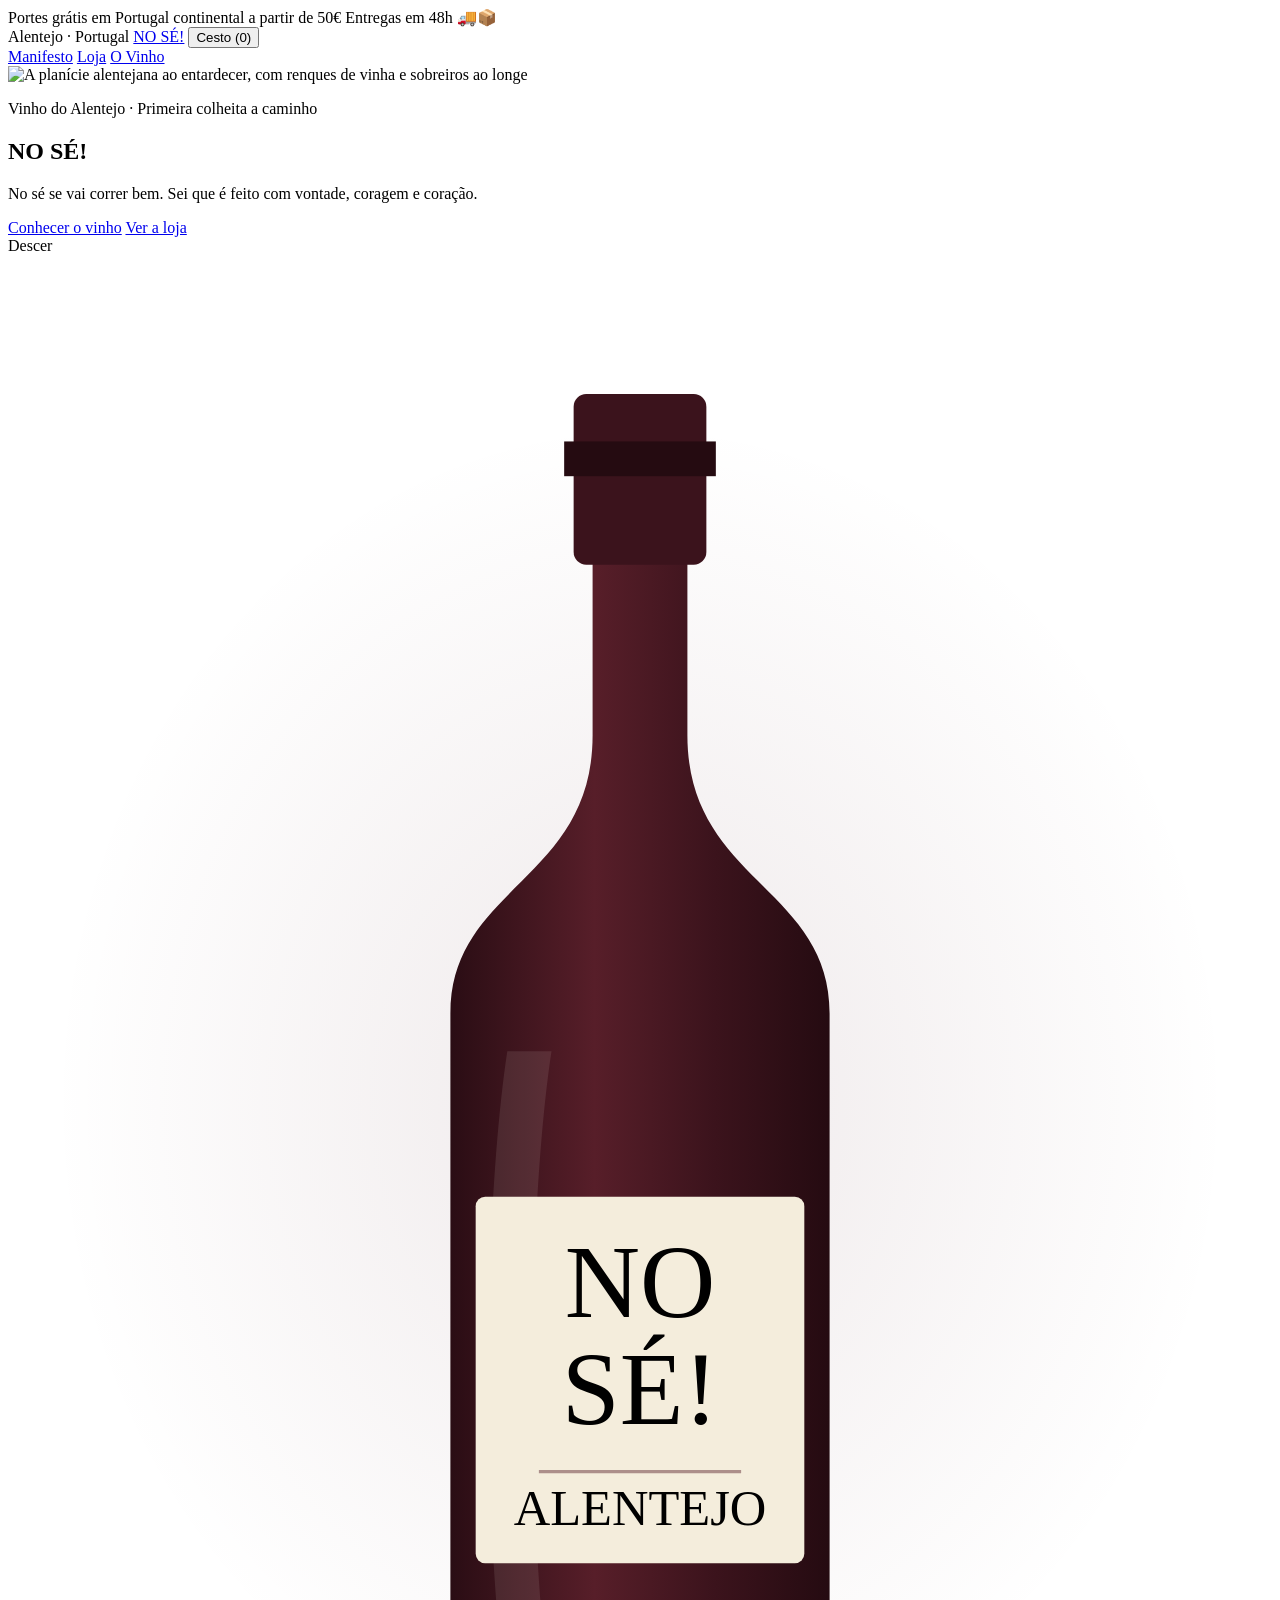
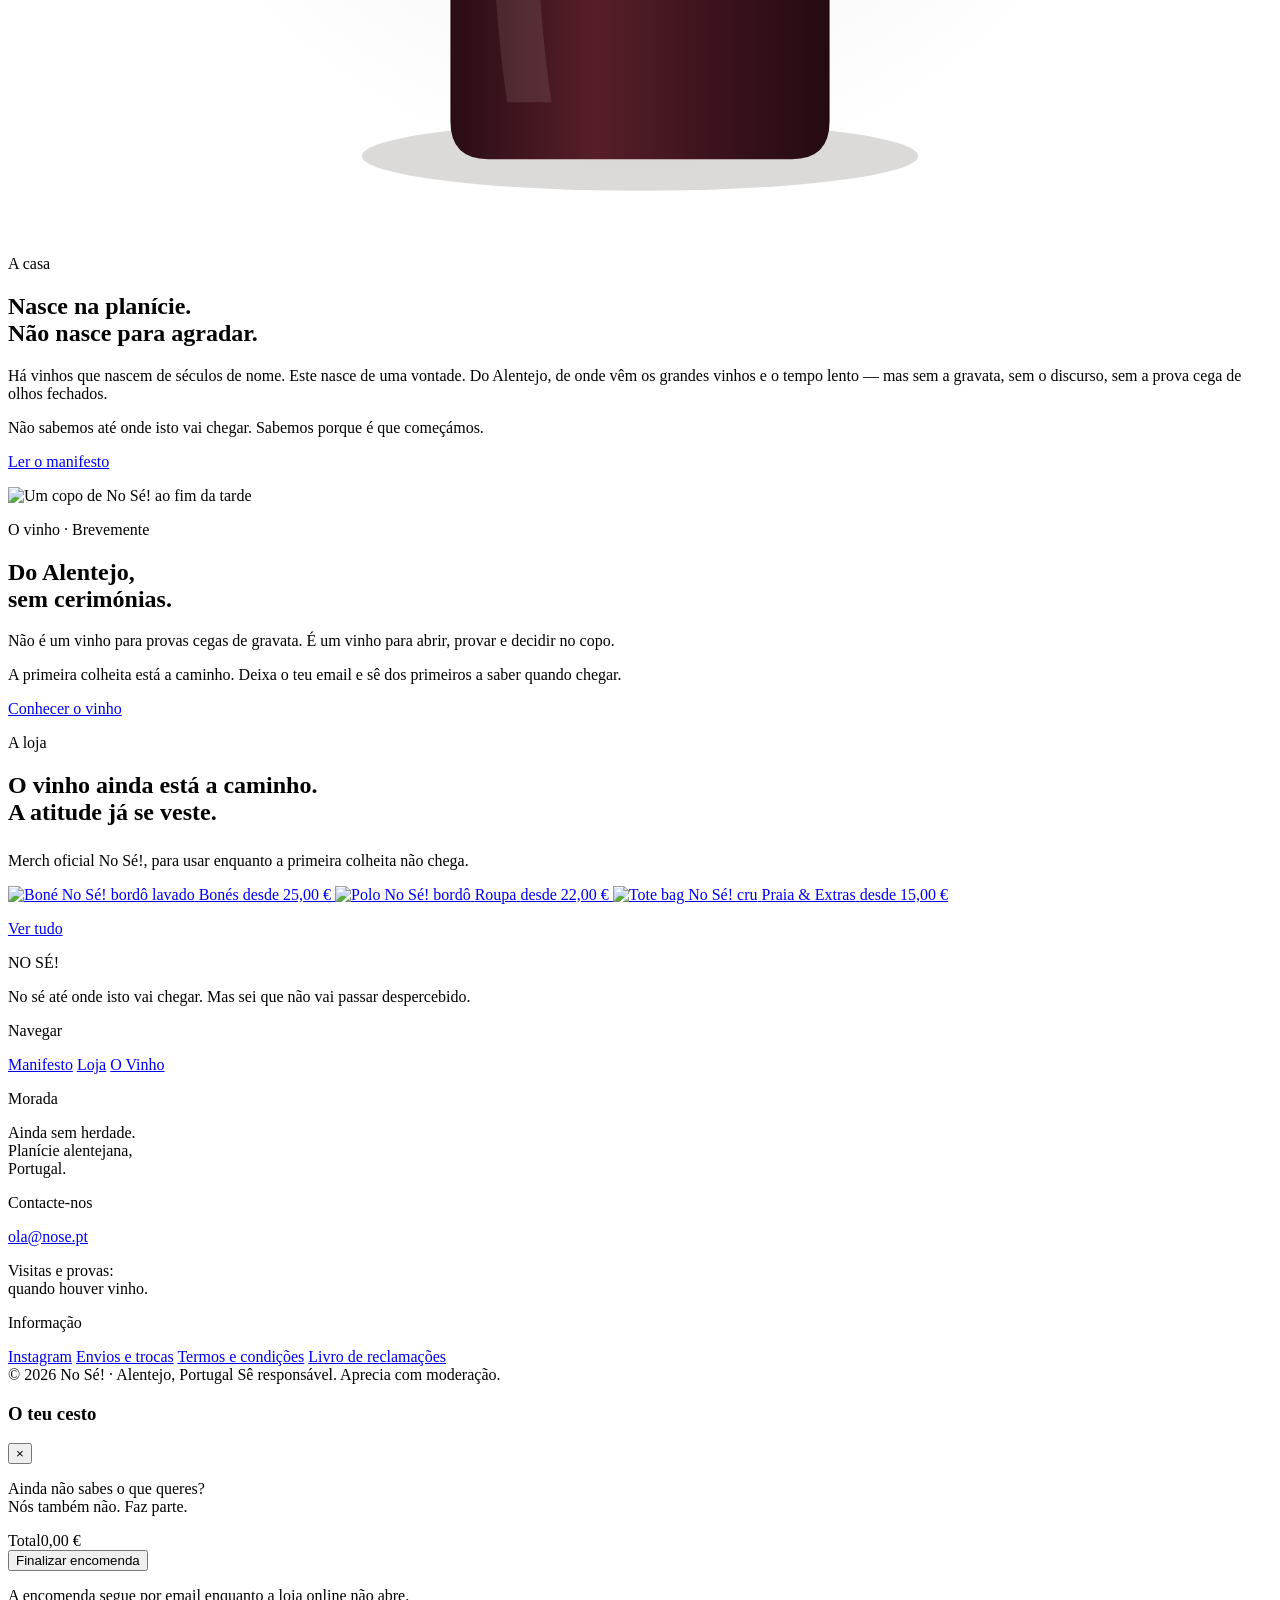
==== index.html @ ab3689e9 "Create landing page" ====
<!DOCTYPE html>
<html lang="pt-PT">
<head>
<meta charset="UTF-8">
<meta name="viewport" content="width=device-width, initial-scale=1.0">
<title>NO SÉ! · Vinho do Alentejo, sem cerimónias</title>
<meta name="description" content="No Sé! é um vinho do Alentejo que nasce para marcar posição. A primeira colheita está a caminho. O merch já cá está.">
<link rel="preconnect" href="https://fonts.googleapis.com">
<link rel="preconnect" href="https://fonts.gstatic.com" crossorigin>
<link href="https://fonts.googleapis.com/css2?family=Fraunces:ital,opsz,wght@0,9..144,300..800;1,9..144,300..800&family=Archivo:wght@400;500;600;700&display=swap" rel="stylesheet">
<link rel="stylesheet" href="assets/nose.css">
</head>
<body>

<div class="announce">
  <span class="msg msg--1">Portes grátis em Portugal continental a partir de 50&euro;</span>
  <span class="msg msg--2">Entregas em 48h 🚚📦</span>
</div>

<header>
  <div class="header-in">
    <span class="header-l">Alentejo · Portugal</span>
    <a class="logo" href="index.html">NO SÉ<span class="bang">!</span></a>
    <span class="header-r">
      <button class="cart-btn" onclick="toggleCart()">Cesto (<span id="cart-count">0</span>)</button>
    </span>
  </div>
  <nav class="main">
    <a href="manifesto.html">Manifesto</a>
    <a href="loja.html">Loja</a>
    <a href="vinho.html">O Vinho</a>
  </nav>
</header>

<main>

<!-- HERO: a planície, em imagem inteira -->
<section class="hero" id="top">
  <img class="hero-bg" src="assets/img/planicie.svg" alt="A planície alentejana ao entardecer, com renques de vinha e sobreiros ao longe">
  <div class="hero-scrim"></div>
  <div class="hero-in">
    <p class="hero-eyebrow">Vinho do Alentejo · Primeira colheita a caminho</p>
    <h1 class="wordmark">NO SÉ<span class="bang">!</span></h1>
    <p class="hero-sub">No sé se vai correr bem. Sei que é feito com vontade, coragem e coração.</p>
    <div class="hero-ctas">
      <a class="btn btn-claro-solid" href="vinho.html">Conhecer o vinho</a>
      <a class="btn btn-claro" href="loja.html">Ver a loja</a>
    </div>
  </div>
  <div class="hero-cue">Descer<span></span></div>
</section>

<!-- A CASA -->
<section class="band areia" id="casa">
  <div class="band-media garrafa">
    <svg class="bottle" viewBox="0 0 400 500" role="img" aria-labelledby="btl-title">
      <title id="btl-title">Garrafa No Sé! — primeira colheita a caminho</title>
      <defs>
        <linearGradient id="vidro" x1="0" y1="0" x2="1" y2="0">
          <stop offset="0" stop-color="#2A0D14"/>
          <stop offset=".38" stop-color="#571E29"/>
          <stop offset=".70" stop-color="#3B131C"/>
          <stop offset="1" stop-color="#250B11"/>
        </linearGradient>
        <radialGradient id="halo" cx=".5" cy=".5" r=".5">
          <stop offset="0" stop-color="#571E29" stop-opacity=".10"/>
          <stop offset="1" stop-color="#571E29" stop-opacity="0"/>
        </radialGradient>
      </defs>
      <ellipse cx="200" cy="268" rx="186" ry="216" fill="url(#halo)"/>
      <ellipse cx="200" cy="475" rx="88" ry="11" fill="#241C15" opacity=".16"/>
      <path d="M140 464 L140 240 C140 200 185 198 185 152 L185 72 L215 72 L215 152 C215 198 260 200 260 240 L260 464 Q260 476 248 476 L152 476 Q140 476 140 464 Z" fill="url(#vidro)"/>
      <path d="M158 252 C150 305 150 405 158 458 L172 458 C164 405 164 305 172 252 Z" fill="#F4EDDC" opacity=".10"/>
      <rect x="179" y="44" width="42" height="54" rx="4" fill="#3B131C"/>
      <rect x="176" y="59" width="48" height="11" fill="#250B11"/>
      <rect x="148" y="298" width="104" height="116" rx="3" fill="#F4EDDC"/>
      <text class="lbl" x="200" y="336" text-anchor="middle" font-size="33">NO</text>
      <text class="lbl" x="200" y="370" text-anchor="middle" font-size="33">SÉ<tspan class="lbl-bang">!</tspan></text>
      <line x1="168" y1="385" x2="232" y2="385" stroke="#571E29" stroke-width="1" opacity=".45"/>
      <text class="lbl-sub" x="200" y="402" text-anchor="middle">ALENTEJO</text>
    </svg>
  </div>
  <div class="band-text reveal">
    <p class="eyebrow">A casa</p>
    <h2 class="display">Nasce na planície.<br>Não nasce para agradar.</h2>
    <div class="rule"></div>
    <p class="corpo">Há vinhos que nascem de séculos de nome. Este nasce de uma vontade. Do Alentejo, de onde vêm os grandes vinhos e o tempo lento — mas sem a gravata, sem o discurso, sem a prova cega de olhos fechados.</p>
    <p class="corpo">Não sabemos até onde isto vai chegar. Sabemos porque é que começámos.</p>
    <p class="band-cta"><a class="btn btn-ghost" href="manifesto.html">Ler o manifesto</a></p>
  </div>
</section>

<!-- O VINHO -->
<section class="band invertida escura" id="vinho">
  <div class="band-media">
    <img src="assets/img/vinho.jpg" alt="Um copo de No Sé! ao fim da tarde" loading="lazy">
  </div>
  <div class="band-text reveal">
    <p class="eyebrow">O vinho · Brevemente</p>
    <h2 class="display">Do Alentejo,<br>sem cerimónias.</h2>
    <div class="rule"></div>
    <p class="corpo">Não é um vinho para provas cegas de gravata. É um vinho para abrir, provar e decidir no copo.</p>
    <p class="corpo">A primeira colheita está a caminho. Deixa o teu email e sê dos primeiros a saber quando chegar.</p>
    <p class="band-cta"><a class="btn btn-claro" href="vinho.html">Conhecer o vinho</a></p>
  </div>
</section>

<!-- A LOJA -->
<section class="sec" id="loja">
  <div class="sec-in">
    <div class="sec-head centro reveal">
      <p class="eyebrow">A loja</p>
      <h2 class="display">O vinho ainda está a caminho.<br>A atitude já se veste.</h2>
      <p class="lead" style="margin-left:auto;margin-right:auto;margin-top:1.6rem">Merch oficial No Sé!, para usar enquanto a primeira colheita não chega.</p>
    </div>
    <div class="vitrine reveal">
      <a class="vit" href="loja.html">
        <span class="vit-img"><img src="assets/img/cap-bordo.jpg" alt="Boné No Sé! bordô lavado" loading="lazy"></span>
        <span class="vit-n">Bonés</span>
        <span class="vit-p">desde 25,00 &euro;</span>
      </a>
      <a class="vit" href="loja.html">
        <span class="vit-img"><img src="assets/img/polo-bordo.jpg" alt="Polo No Sé! bordô" loading="lazy"></span>
        <span class="vit-n">Roupa</span>
        <span class="vit-p">desde 22,00 &euro;</span>
      </a>
      <a class="vit" href="loja.html">
        <span class="vit-img"><img src="assets/img/tote.jpg" alt="Tote bag No Sé! cru" loading="lazy"></span>
        <span class="vit-n">Praia &amp; Extras</span>
        <span class="vit-p">desde 15,00 &euro;</span>
      </a>
    </div>
    <p class="sec-cta"><a class="btn btn-solid" href="loja.html">Ver tudo</a></p>
  </div>
</section>

</main>

<footer>
  <div class="foot-top">
    <p class="foot-logo">NO SÉ<span class="bang">!</span></p>
    <p class="foot-tag">No sé até onde isto vai chegar. Mas sei que não vai passar despercebido.</p>
  </div>
  <div class="foot-in">
    <div class="foot-col">
      <p class="foot-h">Navegar</p>
      <a href="manifesto.html">Manifesto</a>
      <a href="loja.html">Loja</a>
      <a href="vinho.html">O Vinho</a>
    </div>
    <div class="foot-col">
      <p class="foot-h">Morada</p>
      <p>Ainda sem herdade.<br>Planície alentejana,<br>Portugal.</p>
    </div>
    <div class="foot-col">
      <p class="foot-h">Contacte-nos</p>
      <a href="mailto:ola@nose.pt">ola@nose.pt</a>
      <p>Visitas e provas:<br>quando houver vinho.</p>
    </div>
    <div class="foot-col">
      <p class="foot-h">Informação</p>
      <a href="#" aria-disabled="true">Instagram</a>
      <a href="#" aria-disabled="true">Envios e trocas</a>
      <a href="#" aria-disabled="true">Termos e condições</a>
      <a href="#" aria-disabled="true">Livro de reclamações</a>
    </div>
  </div>
  <div class="foot-bottom">
    <span>© 2026 No Sé! · Alentejo, Portugal</span>
    <span>Sê responsável. Aprecia com moderação.</span>
  </div>
</footer>

<div class="drawer-bg" onclick="toggleCart(false)"></div>
<aside class="drawer" aria-label="Cesto de compras">
  <div class="drawer-head">
    <h3>O teu cesto</h3>
    <button class="drawer-close" onclick="toggleCart(false)" aria-label="Fechar">×</button>
  </div>
  <div class="drawer-items" id="drawer-items">
    <p class="drawer-empty">Ainda não sabes o que queres?<br>Nós também não. Faz parte.</p>
  </div>
  <div class="drawer-foot" id="drawer-foot">
    <div class="drawer-total"><span>Total</span><span id="cart-total">0,00 €</span></div>
    <button class="checkout" onclick="checkout()">Finalizar encomenda</button>
    <p class="drawer-note">A encomenda segue por email enquanto a loja online não abre.</p>
  </div>
</aside>

<script src="assets/produtos.js"></script>
<script src="assets/nose.js"></script>
</body>
</html>
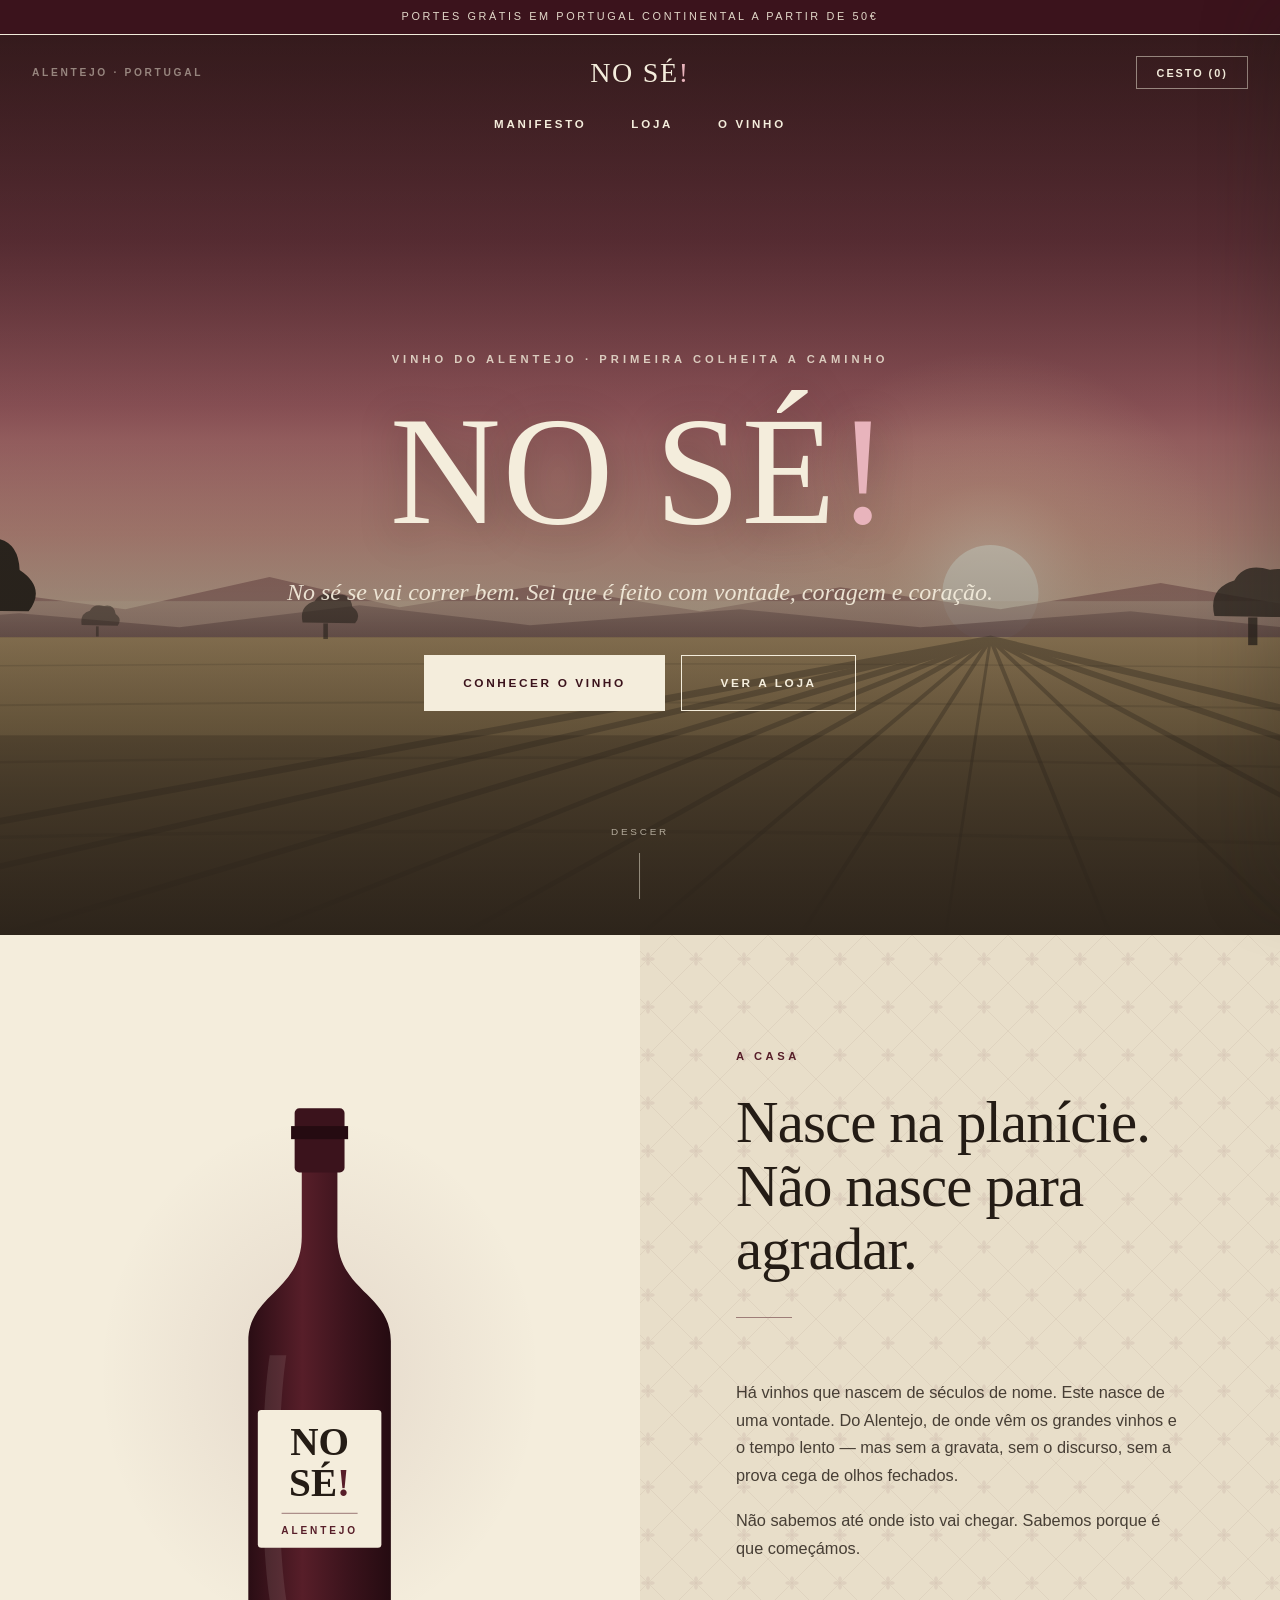
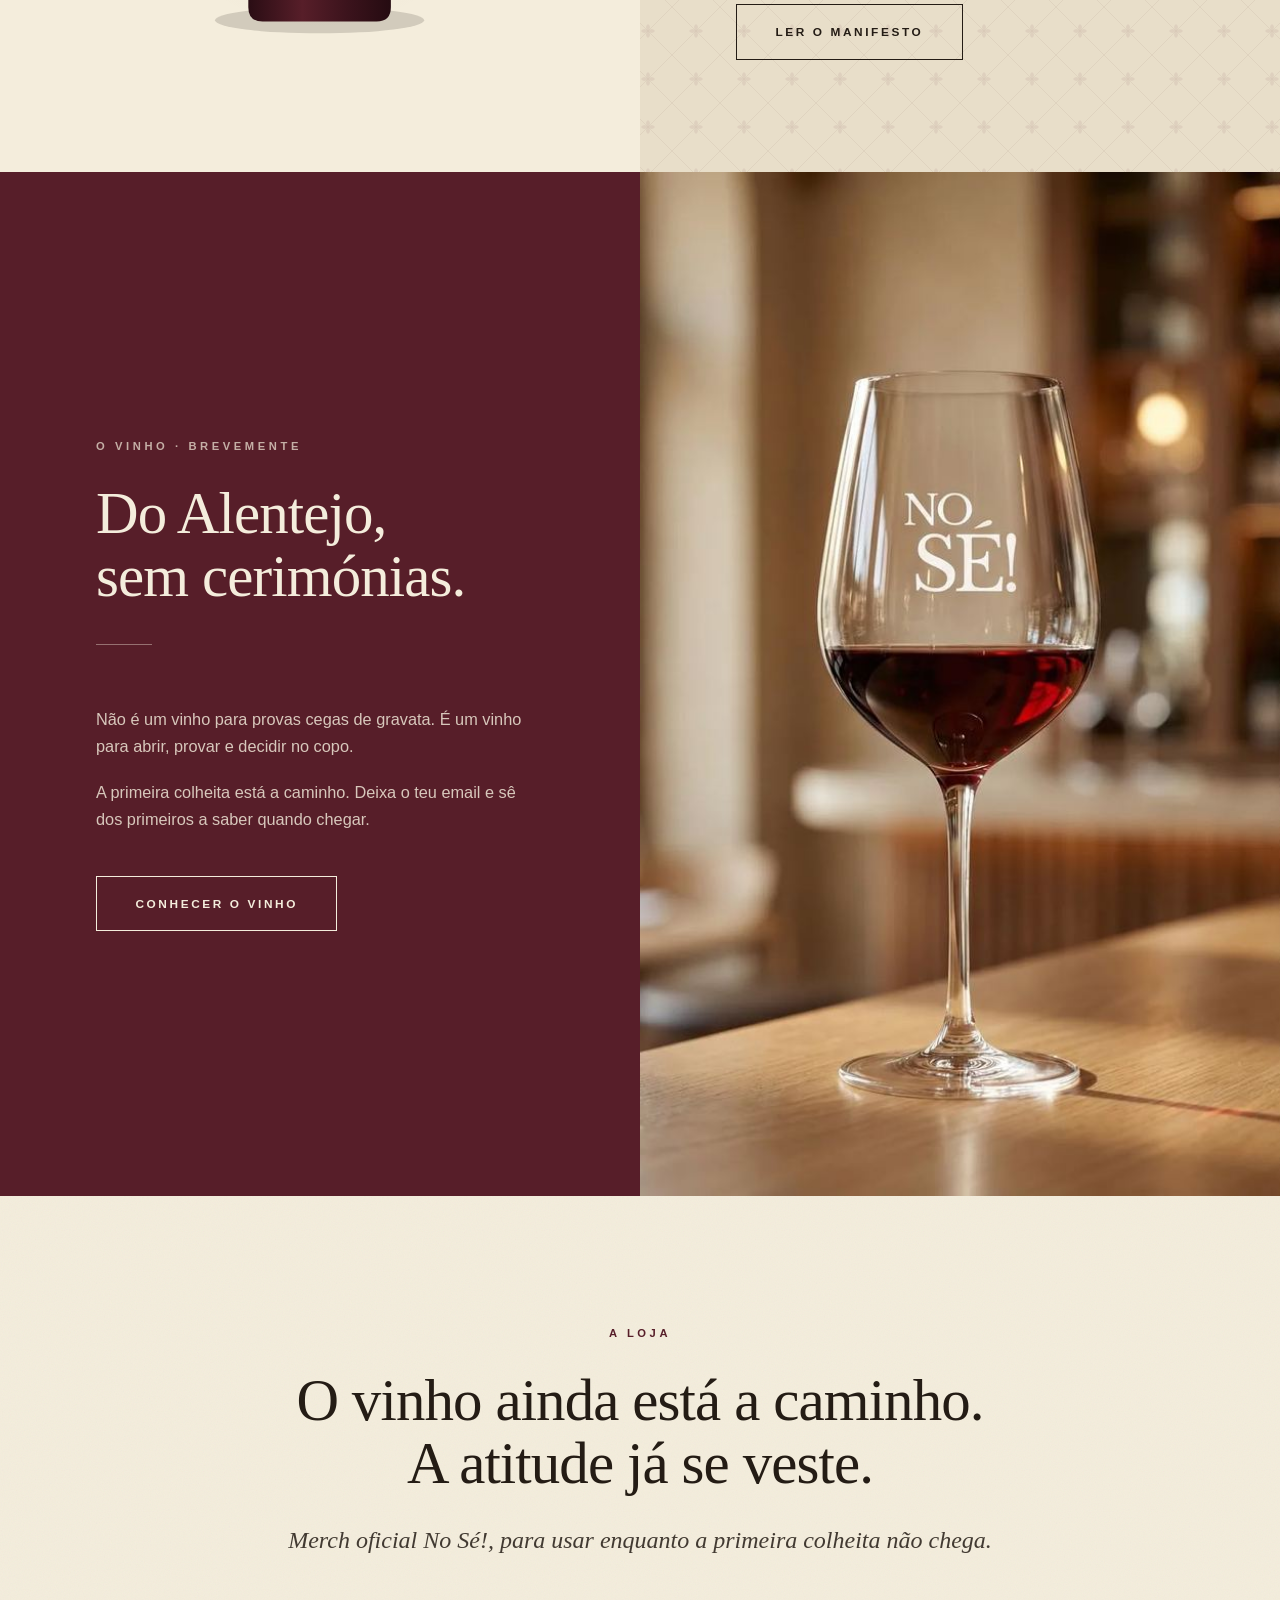
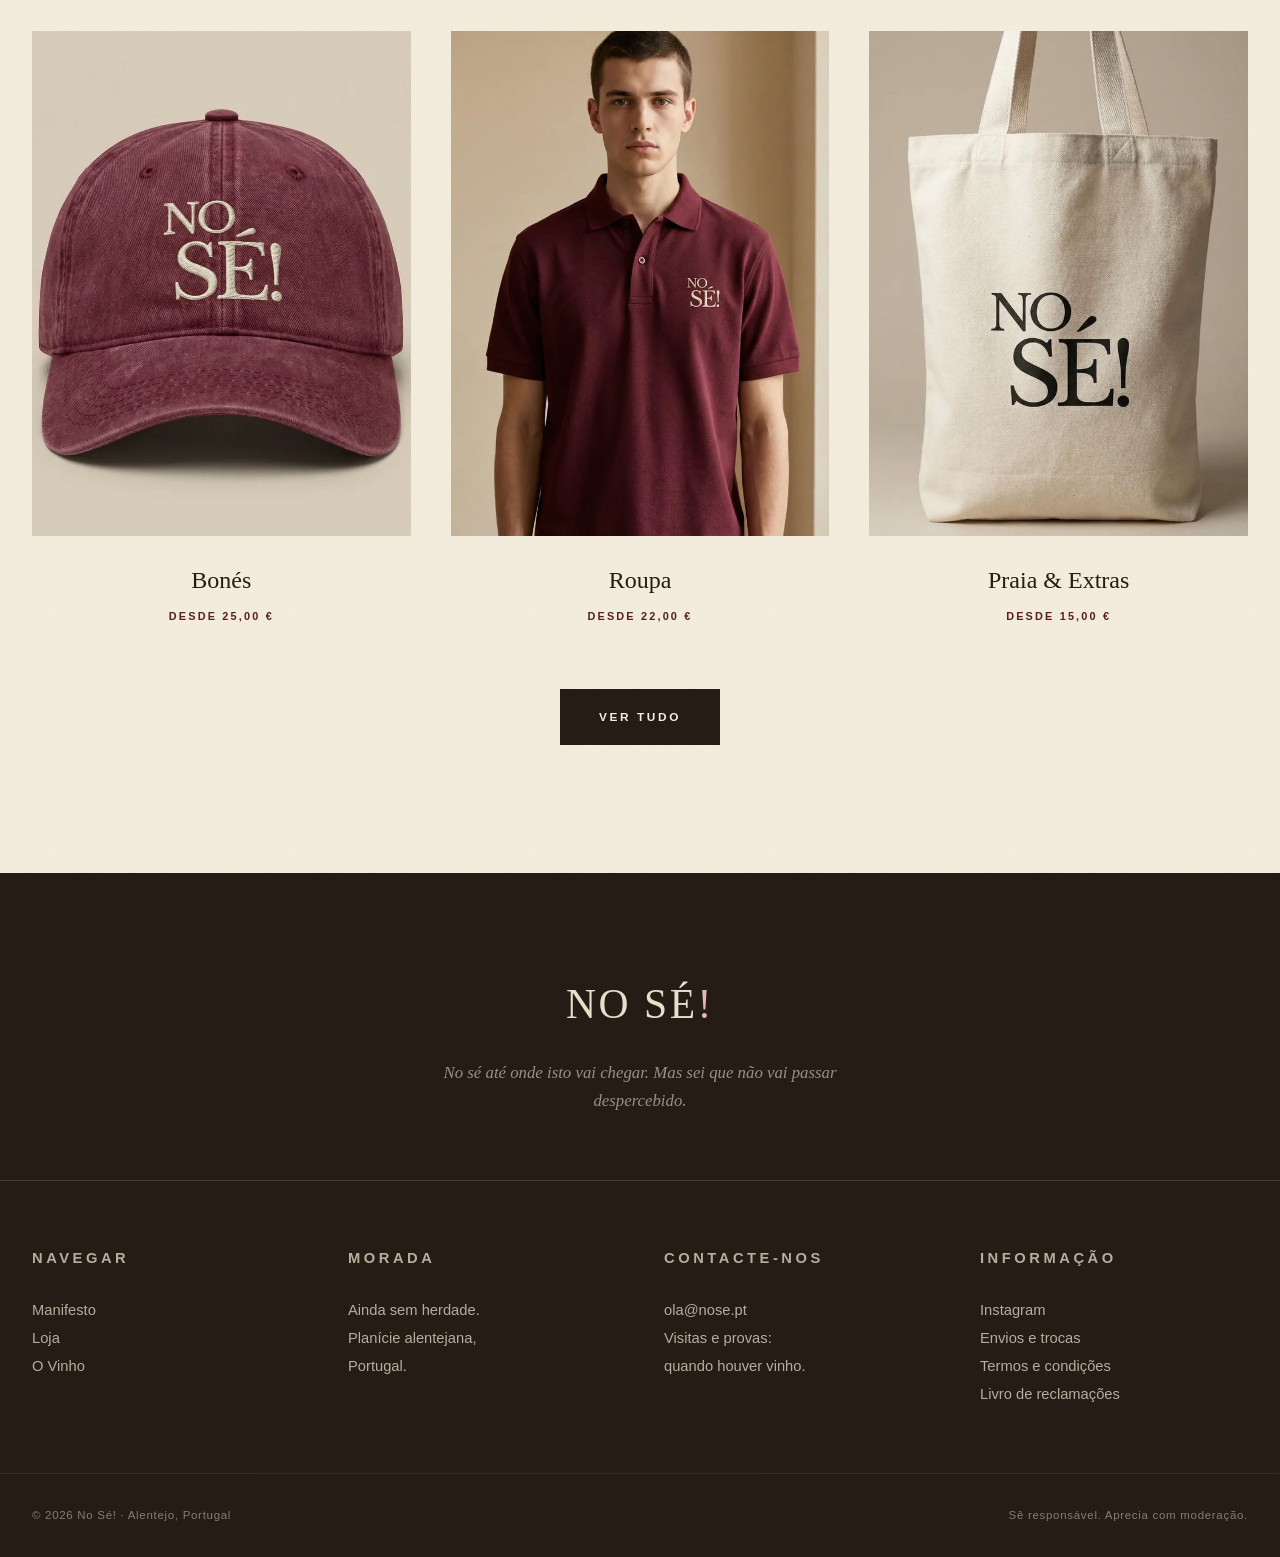
==== commit 511d1fac: "Add files via upload" ====
--- a/index.html
+++ b/index.html
@@ -8,6 +8,7 @@
 <link rel="preconnect" href="https://fonts.googleapis.com">
 <link rel="preconnect" href="https://fonts.gstatic.com" crossorigin>
 <link href="https://fonts.googleapis.com/css2?family=Fraunces:ital,opsz,wght@0,9..144,300..800;1,9..144,300..800&family=Archivo:wght@400;500;600;700&display=swap" rel="stylesheet">
+<link rel="icon" type="image/svg+xml" href="assets/favicon.svg">
 <link rel="stylesheet" href="assets/nose.css">
 </head>
 <body>
--- a/assets/nose.css
+++ b/assets/nose.css
@@ -0,0 +1,614 @@
+/* ==========================================================================
+   NO SÉ! — linguagem visual de herdade alentejana
+   Mantém a paleta e a voz do NoSé!; adopta o formato: logótipo centrado,
+   hero de imagem inteira, bandas alternadas foto/texto, muito ar, rodapé
+   institucional.
+   ========================================================================== */
+
+:root{
+  --areia:#E8DEC9;
+  --cru:#F4EDDC;
+  --bordo:#571E29;
+  --bordo-deep:#3B131C;
+  --tinta:#241C15;
+  --garrafa:#33503F;
+  --linha:rgba(36,28,21,.16);
+
+  --grao:url("data:image/svg+xml,%3Csvg xmlns='http://www.w3.org/2000/svg' width='240' height='240'%3E%3Cfilter id='g'%3E%3CfeTurbulence type='fractalNoise' baseFrequency='0.85' numOctaves='3' stitchTiles='stitch'/%3E%3C/filter%3E%3Crect width='100%25' height='100%25' filter='url(%23g)' opacity='0.06'/%3E%3C/svg%3E");
+  /* Azulejo mantido, mas discreto: aqui manda a imagem e o espaço. */
+  --azulejo:url("data:image/svg+xml,%3Csvg xmlns='http://www.w3.org/2000/svg' width='48' height='48' viewBox='0 0 48 48'%3E%3Cg stroke='%23571E29' stroke-width='1' fill='none' opacity='.06'%3E%3Cpath d='M-2 -2 L50 50 M50 -2 L-2 50'/%3E%3C/g%3E%3Cg fill='%23571E29' opacity='.07'%3E%3Cpath d='M24 17 Q28 20 24 24 Q20 20 24 17 Z M24 31 Q28 28 24 24 Q20 28 24 31 Z M17 24 Q20 28 24 24 Q20 20 17 24 Z M31 24 Q28 28 24 24 Q28 20 31 24 Z'/%3E%3C/g%3E%3C/svg%3E");
+
+  --serif:"Fraunces", Georgia, "Times New Roman", serif;
+  --sans:"Archivo", -apple-system, "Segoe UI", Helvetica, Arial, sans-serif;
+}
+
+*{margin:0;padding:0;box-sizing:border-box}
+html{scroll-behavior:smooth}
+body{
+  background-color:var(--cru);
+  background-image:var(--grao);
+  background-size:240px 240px;
+  color:var(--tinta);
+  font-family:var(--sans);
+  font-size:16px;
+  line-height:1.7;
+  -webkit-font-smoothing:antialiased;
+}
+img{display:block;max-width:100%}
+a{color:inherit;text-decoration:none}
+button{font-family:var(--sans);cursor:pointer}
+::selection{background:var(--bordo);color:var(--cru)}
+
+/* ---------- Tipografia comum ---------- */
+.eyebrow{
+  font-size:.7rem;letter-spacing:.32em;text-transform:uppercase;
+  font-weight:600;color:var(--bordo);margin-bottom:1.6rem;
+}
+.display{
+  font-family:var(--serif);font-weight:300;
+  font-size:clamp(2.4rem,4.6vw,4rem);line-height:1.08;letter-spacing:-.015em;
+}
+.lead{
+  font-family:var(--serif);font-style:italic;font-weight:300;
+  font-size:clamp(1.15rem,1.9vw,1.5rem);line-height:1.55;
+  max-width:34em;opacity:.85;
+}
+.corpo{max-width:36em;margin-top:1.6rem;opacity:.82;font-size:1.02rem}
+.corpo + .corpo{margin-top:1.1rem}
+.rule{width:56px;height:1px;background:var(--bordo);opacity:.5;margin:2.2rem 0}
+
+/* ---------- Botões ---------- */
+.btn{
+  display:inline-block;padding:1.05rem 2.4rem;
+  font-size:.74rem;font-weight:600;letter-spacing:.22em;text-transform:uppercase;
+  border:1px solid var(--tinta);transition:background .28s ease,color .28s ease,border-color .28s ease;
+}
+.btn-solid{background:var(--tinta);color:var(--cru)}
+.btn-solid:hover{background:var(--bordo);border-color:var(--bordo)}
+.btn-ghost{background:transparent;color:var(--tinta)}
+.btn-ghost:hover{background:var(--tinta);color:var(--cru)}
+.btn-claro{border-color:var(--cru);color:var(--cru);background:transparent}
+.btn-claro:hover{background:var(--cru);color:var(--bordo-deep)}
+.btn-claro-solid{background:var(--cru);color:var(--bordo-deep);border-color:var(--cru)}
+.btn-claro-solid:hover{background:transparent;color:var(--cru)}
+
+/* ---------- Barra de anúncio (rotativa) ---------- */
+.announce{
+  position:relative;overflow:hidden;z-index:60;
+  background:var(--bordo-deep);color:rgba(244,237,220,.9);
+  font-size:.68rem;letter-spacing:.24em;text-transform:uppercase;font-weight:500;
+}
+/* As mensagens deslizam na vertical, uma de cada vez. A 1ª fica no fluxo
+   (define a altura da barra); a 2ª sobrepõe-se em absoluto. */
+.announce .msg{
+  display:flex;align-items:center;justify-content:center;text-align:center;
+  padding:.7rem 1.2rem;line-height:1.1;
+  animation:ann-rot 9s infinite;
+}
+.announce .msg--2{position:absolute;inset:0;opacity:0;animation-delay:-4.5s}
+@keyframes ann-rot{
+  0%   {opacity:0;transform:translateY(100%)}
+  6%   {opacity:1;transform:translateY(0)}
+  44%  {opacity:1;transform:translateY(0)}
+  50%  {opacity:0;transform:translateY(-100%)}
+  100% {opacity:0;transform:translateY(-100%)}
+}
+/* Sem movimento: mostra as duas mensagens lado a lado, estáticas. */
+@media(prefers-reduced-motion:reduce){
+  .announce{overflow:visible;padding:.65rem 1.2rem;text-align:center}
+  .announce .msg{position:static;display:inline;padding:0;animation:none;opacity:1;transform:none}
+  .announce .msg--2::before{content:" · "}
+}
+
+/* ---------- Cabeçalho: logótipo ao centro ---------- */
+header{
+  position:sticky;top:0;z-index:50;
+  background:rgba(244,237,220,.94);
+  backdrop-filter:blur(10px);
+  border-bottom:1px solid var(--linha);
+  transition:background .3s ease,border-color .3s ease;
+}
+/* Sobre o hero o cabeçalho fica transparente e a tipografia inverte.
+   Mantém-se sticky (no fluxo) — é o hero que sobe para debaixo dele
+   (ver .hero margin-top). Usar position:fixed punha-o por baixo da
+   barra de anúncio e cortava o logótipo. */
+/* Sobre o hero: transparente E sem desfoque. O backdrop-filter herdado
+   embaciava as ilustrações que agora ficam no topo (peças, folhas da videira). */
+body.hero-top header{
+  background:transparent;border-bottom-color:transparent;
+  backdrop-filter:none;-webkit-backdrop-filter:none;
+}
+body.hero-top header .logo,
+body.hero-top header nav.main a,
+body.hero-top header .cart-btn,
+body.hero-top header .header-l{color:var(--cru)}
+body.hero-top header .cart-btn{border-color:rgba(244,237,220,.5)}
+body.hero-top header .cart-btn:hover{background:var(--cru);color:var(--bordo-deep);border-color:var(--cru)}
+body.hero-top header nav.main a::after{background:var(--cru)}
+body.hero-top .logo .bang{color:#E8B4BC}
+
+.header-in{
+  max-width:1320px;margin:0 auto;padding:1.35rem 2rem 1.1rem;
+  display:grid;grid-template-columns:1fr auto 1fr;align-items:center;gap:1rem;
+}
+.header-l{font-size:.64rem;letter-spacing:.26em;text-transform:uppercase;opacity:.5;font-weight:600}
+.logo{
+  font-family:var(--serif);font-weight:400;font-size:1.75rem;
+  letter-spacing:.06em;line-height:1;white-space:nowrap;text-align:center;
+}
+.logo .bang{color:var(--bordo)}
+.header-r{display:flex;justify-content:flex-end}
+.cart-btn{
+  background:transparent;color:var(--tinta);border:1px solid var(--linha);
+  padding:.6rem 1.2rem;font-size:.68rem;font-weight:600;letter-spacing:.18em;
+  text-transform:uppercase;transition:background .25s,color .25s,border-color .25s;
+}
+.cart-btn:hover{background:var(--tinta);color:var(--cru);border-color:var(--tinta)}
+
+nav.main{
+  display:flex;justify-content:center;gap:2.8rem;
+  padding:.2rem 1rem 1rem;
+  font-size:.72rem;letter-spacing:.24em;text-transform:uppercase;font-weight:600;
+}
+nav.main a{position:relative;padding:.35rem 0;transition:color .25s}
+nav.main a::after{
+  content:"";position:absolute;left:50%;bottom:0;width:0;height:1px;
+  background:var(--bordo);transition:width .3s ease,left .3s ease;
+}
+nav.main a:hover::after,nav.main a:focus-visible::after,nav.main a.active::after{width:100%;left:0}
+nav.main a.active{color:var(--bordo)}
+body.hero-top nav.main a.active{color:var(--cru)}
+
+/* ---------- Hero de imagem inteira ---------- */
+.hero{
+  position:relative;
+  /* No telemóvel, 100vh conta com a barra do browser: o hero fica mais alto
+     que o ecrã e empurra o conteúdo. svh mede o ecrã real (com fallback). */
+  min-height:100vh;
+  min-height:100svh;
+  display:flex;align-items:center;justify-content:center;
+  text-align:center;overflow:hidden;background:var(--bordo-deep);
+  /* Sobe para debaixo do cabeçalho, que fica a flutuar por cima da imagem.
+     --header-h é medida em JS (a altura muda com o carregamento das fontes). */
+  margin-top:calc(-1 * var(--header-h, 112px));
+}
+.hero-bg{position:absolute;inset:0;width:100%;height:100%;object-fit:cover}
+/* Véu escuro. Ligeiro a meio (o horizonte foi baixado no SVG, por isso o
+   wordmark assenta no céu limpo) e denso em baixo, para os botões lerem. */
+.hero-scrim{
+  position:absolute;inset:0;
+  background:linear-gradient(180deg,rgba(36,28,21,.46) 0%,rgba(36,28,21,.22) 45%,rgba(36,28,21,.70) 100%);
+}
+.hero-in{
+  position:relative;z-index:2;color:var(--cru);max-width:1000px;
+  padding:calc(var(--header-h, 112px) + 5rem) 1.5rem 7rem;
+}
+.hero-eyebrow{
+  font-size:.7rem;letter-spacing:.36em;text-transform:uppercase;font-weight:600;
+  color:rgba(244,237,220,.8);margin-bottom:2rem;
+}
+.wordmark{
+  font-family:var(--serif);font-weight:300;
+  font-size:clamp(4rem,12vw,10rem);line-height:.92;letter-spacing:.01em;
+  text-shadow:0 6px 40px rgba(36,28,21,.35);
+}
+.wordmark .bang{color:#E8B4BC}
+.hero-sub{
+  font-family:var(--serif);font-style:italic;font-weight:300;
+  font-size:clamp(1.1rem,2vw,1.5rem);line-height:1.5;
+  max-width:30em;margin:2rem auto 2.8rem;color:rgba(244,237,220,.92);
+}
+.hero-ctas{display:flex;gap:1rem;justify-content:center;flex-wrap:wrap}
+.hero-cue{
+  position:absolute;bottom:2.2rem;left:50%;transform:translateX(-50%);z-index:2;
+  color:rgba(244,237,220,.65);font-size:.62rem;letter-spacing:.28em;text-transform:uppercase;
+  display:flex;flex-direction:column;align-items:center;gap:.8rem;
+}
+.hero-cue span{
+  display:block;width:1px;height:46px;background:rgba(244,237,220,.5);
+  transform-origin:top;animation:cue 2.4s ease-in-out infinite;
+}
+@keyframes cue{0%,100%{transform:scaleY(.35);opacity:.35}50%{transform:scaleY(1);opacity:1}}
+
+/* ---------- Bandas alternadas foto / texto ---------- */
+.band{display:grid;grid-template-columns:1fr 1fr;align-items:stretch;min-height:78vh}
+.band-media{position:relative;overflow:hidden;background:var(--areia)}
+.band-media img,.band-media svg{width:100%;height:100%;object-fit:cover;display:block}
+.band-text{display:flex;flex-direction:column;justify-content:center;padding:7rem 6rem}
+.band.invertida .band-media{order:2}
+.band.invertida .band-text{order:1}
+.band.escura{background:var(--bordo);color:var(--cru)}
+.band.escura .eyebrow{color:rgba(244,237,220,.7)}
+.band.escura .rule{background:var(--cru);opacity:.4}
+.band.areia{background:var(--areia);background-image:var(--azulejo);background-size:48px 48px}
+@media(max-width:980px){
+  .band{grid-template-columns:1fr;min-height:0}
+  .band-media{min-height:58vh}
+  .band.invertida .band-media,.band.invertida .band-text{order:0}
+  .band-text{padding:4.5rem 1.75rem}
+}
+
+/* Garrafa desenhada: dentro da banda, respira em vez de encher */
+.band-media.garrafa{
+  background:var(--cru);display:flex;align-items:center;justify-content:center;padding:4rem;
+}
+.band-media.garrafa .bottle{width:auto;height:auto;max-height:66vh;object-fit:contain}
+.bottle .lbl{font-family:var(--serif);font-weight:600;fill:var(--tinta)}
+.bottle .lbl-bang{fill:var(--bordo)}
+.bottle .lbl-sub{
+  font-family:var(--sans);font-weight:700;font-size:8.5px;letter-spacing:2.4px;fill:var(--bordo);
+}
+.band-cta{margin-top:2.6rem}
+
+/* ---------- Secções ---------- */
+.sec{padding:8rem 2rem}
+.sec-cta{text-align:center;margin-top:4rem}
+
+/* Vitrine: três portas para a loja */
+.vitrine{display:grid;grid-template-columns:repeat(3,1fr);gap:2.5rem}
+.vit{display:block;text-align:center}
+.vit-img{
+  display:block;position:relative;overflow:hidden;
+  aspect-ratio:3/4;background:var(--areia);margin-bottom:1.5rem;
+}
+.vit-img img{
+  width:100%;height:100%;object-fit:cover;
+  transition:transform .9s cubic-bezier(.2,.7,.3,1);
+}
+.vit:hover .vit-img img{transform:scale(1.05)}
+.vit-n{
+  display:block;font-family:var(--serif);font-weight:400;font-size:1.5rem;
+  margin-bottom:.4rem;
+}
+.vit-p{
+  display:block;font-size:.68rem;letter-spacing:.2em;text-transform:uppercase;
+  font-weight:600;color:var(--bordo);
+}
+@media(max-width:860px){.vitrine{grid-template-columns:1fr;gap:3rem}}
+.sec-in{max-width:1320px;margin:0 auto}
+.sec.areia{background:var(--areia);background-image:var(--azulejo);background-size:48px 48px}
+.sec.escura{background:var(--bordo);color:var(--cru)}
+.sec-head{max-width:44em;margin-bottom:4.5rem}
+.sec-head.centro{margin-left:auto;margin-right:auto;text-align:center}
+@media(max-width:760px){.sec{padding:5rem 1.5rem}}
+
+/* ---------- Hero de página interior ----------
+   Como o do index, mas mais baixo e com o texto ancorado em baixo, para
+   o assunto de cada arte (caminho, estendal, videira) ficar visível acima. */
+.hero.hero-mid{
+  min-height:60vh;min-height:60svh;
+  align-items:flex-end;
+  /* Reserva a altura do cabeçalho flutuante: com o texto ancorado em baixo,
+     num ecrã curto o bloco subia e a migalha ("Início / Loja") chocava com o
+     logótipo e o menu. Este padding impede-o de entrar na zona do cabeçalho;
+     e como é min-height, a banda cresce se o conteúdo não couber (não corta). */
+  padding-top:var(--header-h, 112px);
+}
+.hero.hero-mid .hero-in{padding:1.5rem 1.5rem 3.8rem;width:100%}
+.hero .crumb{color:rgba(244,237,220,.85);margin-bottom:1.3rem}
+.hero .crumb a{color:inherit}
+.hero .crumb a:hover{opacity:1}
+.hero-mid .page-title{color:var(--cru);text-shadow:0 4px 30px rgba(36,28,21,.4)}
+.hero-mid .hero-sub{margin-bottom:0}
+
+/* ---------- Cabeçalho de página interior (fallback, sem arte) ---------- */
+.page-head{
+  padding:7rem 2rem 5rem;text-align:center;
+  background:var(--areia);background-image:var(--azulejo);background-size:48px 48px;
+  border-bottom:1px solid var(--linha);
+}
+.crumb{
+  font-size:.66rem;letter-spacing:.26em;text-transform:uppercase;font-weight:600;
+  color:var(--bordo);margin-bottom:1.5rem;
+}
+.crumb a{opacity:.5;transition:opacity .2s}
+.crumb a:hover{opacity:1}
+.crumb i{font-style:normal;opacity:.35;margin:0 .6rem}
+.page-title{
+  font-family:var(--serif);font-weight:300;
+  font-size:clamp(2.6rem,5.5vw,4.6rem);line-height:1.05;letter-spacing:-.015em;
+}
+.page-lead{
+  font-family:var(--serif);font-style:italic;font-weight:300;
+  font-size:clamp(1.05rem,1.8vw,1.35rem);line-height:1.55;
+  max-width:34em;margin:1.6rem auto 0;opacity:.78;
+}
+
+/* ---------- Manifesto ---------- */
+.duo{display:grid;grid-template-columns:1fr 1fr}
+.duo-col{padding:5rem 4rem}
+.duo-col h3{font-family:var(--serif);font-weight:400;font-size:1.9rem;margin-bottom:2.5rem}
+.duo-col ul{list-style:none}
+.duo-col li{
+  font-family:var(--serif);font-style:italic;font-size:1.1rem;line-height:1.5;
+  padding:1.3rem 0;border-bottom:1px dotted var(--linha);
+}
+.duo-col li:last-child{border-bottom:0}
+.duo-col.sei{background:var(--bordo);color:var(--cru)}
+.duo-col.sei li{border-bottom-color:rgba(244,237,220,.22)}
+.fecho{
+  text-align:center;max-width:32em;margin:0 auto;padding:6rem 1.5rem;
+  font-family:var(--serif);font-weight:300;
+  font-size:clamp(1.5rem,3vw,2.2rem);line-height:1.35;
+}
+.fecho em{font-style:italic;color:var(--bordo);display:block}
+@media(max-width:860px){
+  .duo{grid-template-columns:1fr}
+  .duo-col{padding:3.5rem 1.75rem}
+}
+
+/* ---------- Loja ---------- */
+.filters{display:flex;gap:2.2rem;justify-content:center;flex-wrap:wrap;margin-bottom:4.5rem}
+.filter{
+  border:0;background:transparent;padding:.5rem 0;position:relative;
+  font-size:.7rem;font-weight:600;letter-spacing:.22em;text-transform:uppercase;
+  color:rgba(36,28,21,.5);transition:color .25s;
+}
+.filter::after{
+  content:"";position:absolute;left:50%;bottom:0;width:0;height:1px;
+  background:var(--bordo);transition:width .3s ease,left .3s ease;
+}
+.filter:hover{color:var(--tinta)}
+.filter.active{color:var(--bordo)}
+.filter.active::after{width:100%;left:0}
+
+.grid{display:grid;grid-template-columns:repeat(auto-fill,minmax(280px,1fr));gap:3.5rem 2.5rem}
+.card{background:transparent;display:flex;flex-direction:column}
+.card-img{
+  position:relative;aspect-ratio:4/5;overflow:hidden;
+  background:var(--areia);margin-bottom:1.4rem;
+}
+.card-img img{
+  width:100%;height:100%;object-fit:cover;
+  transition:opacity .5s ease,transform .8s cubic-bezier(.2,.7,.3,1);
+}
+.card-img img.hover{position:absolute;inset:0;opacity:0}
+.card:hover .card-img img{transform:scale(1.04)}
+.card:hover .card-img img.hover{opacity:1}
+.card-body{display:flex;flex-direction:column;gap:.4rem;flex:1;text-align:center}
+.card-name{font-family:var(--serif);font-weight:400;font-size:1.25rem;line-height:1.3}
+.card-var{
+  font-size:.66rem;letter-spacing:.2em;text-transform:uppercase;
+  color:rgba(36,28,21,.5);font-weight:600;
+}
+.card-foot{margin-top:1.1rem;display:flex;flex-direction:column;align-items:center;gap:1rem}
+.price{font-family:var(--serif);font-weight:400;font-size:1.15rem}
+.add{
+  background:transparent;color:var(--tinta);border:1px solid var(--linha);
+  padding:.75rem 1.8rem;font-size:.66rem;font-weight:600;letter-spacing:.2em;
+  text-transform:uppercase;transition:background .25s,color .25s,border-color .25s;
+}
+.add:hover{background:var(--bordo);color:var(--cru);border-color:var(--bordo)}
+.add.added{background:var(--garrafa);color:var(--cru);border-color:var(--garrafa)}
+
+/* ---------- Ficha técnica ---------- */
+.ficha{
+  max-width:56em;margin:0 auto;
+  display:grid;grid-template-columns:1fr 1fr;gap:0 4rem;
+}
+.ficha-l{
+  display:flex;justify-content:space-between;align-items:baseline;gap:1.5rem;
+  padding:1.5rem 0;border-bottom:1px dotted var(--linha);
+}
+.ficha-k{
+  font-size:.66rem;letter-spacing:.22em;text-transform:uppercase;
+  font-weight:600;color:var(--bordo);white-space:nowrap;
+}
+.ficha-v{font-family:var(--serif);font-style:italic;font-size:1.1rem;text-align:right}
+@media(max-width:760px){.ficha{grid-template-columns:1fr;gap:0}}
+
+/* ---------- Newsletter ---------- */
+.news-form{display:flex;gap:0;margin-top:2.5rem;max-width:30rem;flex-wrap:wrap}
+.news-form input{
+  flex:1;min-width:200px;background:transparent;
+  border:0;border-bottom:1px solid rgba(244,237,220,.45);
+  color:var(--cru);padding:1rem .2rem;font-family:var(--sans);font-size:.95rem;
+  outline:none;transition:border-color .25s;
+}
+.news-form input::placeholder{color:rgba(244,237,220,.45)}
+.news-form input:focus{border-bottom-color:var(--cru)}
+.news-form button{
+  background:transparent;color:var(--cru);border:0;
+  border-bottom:1px solid rgba(244,237,220,.45);
+  padding:1rem 0 1rem 1.6rem;font-weight:600;font-size:.7rem;letter-spacing:.22em;
+  text-transform:uppercase;transition:color .25s;white-space:nowrap;
+}
+.news-form button:hover{color:#E8B4BC}
+.news-ok{margin-top:1.4rem;font-family:var(--serif);font-style:italic;font-size:1.05rem;display:none}
+
+/* ---------- Faixa "a seguir" ---------- */
+.next{border-top:1px solid var(--linha);background:var(--cru)}
+.next-in{
+  max-width:1320px;margin:0 auto;padding:5rem 2rem;
+  display:flex;align-items:center;justify-content:space-between;gap:2rem;flex-wrap:wrap;
+}
+.next-l{
+  font-size:.66rem;letter-spacing:.26em;text-transform:uppercase;
+  font-weight:600;color:var(--bordo);margin-bottom:.6rem;
+}
+.next-t{font-family:var(--serif);font-weight:300;font-size:clamp(1.6rem,3vw,2.4rem);line-height:1.15}
+
+/* ---------- Rodapé institucional ---------- */
+footer{background:var(--tinta);color:var(--areia);padding-top:6rem}
+.foot-top{
+  max-width:1320px;margin:0 auto;padding:0 2rem 4rem;text-align:center;
+  border-bottom:1px solid rgba(244,237,220,.14);
+}
+.foot-logo{font-family:var(--serif);font-weight:300;font-size:2.6rem;letter-spacing:.06em}
+.foot-logo .bang{color:#E8B4BC}
+.foot-tag{
+  font-family:var(--serif);font-style:italic;font-size:1.05rem;
+  opacity:.6;max-width:26em;margin:1.2rem auto 0;
+}
+.foot-in{
+  max-width:1320px;margin:0 auto;padding:4rem 2rem;
+  display:grid;grid-template-columns:repeat(4,1fr);gap:3rem;
+}
+.foot-h{
+  font-size:.66rem;letter-spacing:.24em;text-transform:uppercase;
+  font-weight:600;margin-bottom:1.5rem;opacity:.5;
+}
+.foot-col p,.foot-col a{display:block;font-size:.92rem;opacity:.75;line-height:1.9}
+.foot-col a{transition:opacity .2s,color .2s}
+.foot-col a:hover{opacity:1;color:#E8B4BC}
+.foot-bottom{
+  border-top:1px solid rgba(244,237,220,.14);
+  max-width:1320px;margin:0 auto;padding:2rem;
+  display:flex;justify-content:space-between;gap:1.5rem;flex-wrap:wrap;
+  font-size:.72rem;letter-spacing:.06em;opacity:.5;
+}
+@media(max-width:900px){
+  .foot-in{grid-template-columns:1fr 1fr;gap:2.5rem}
+  .foot-bottom{flex-direction:column;text-align:center}
+}
+@media(max-width:560px){.foot-in{grid-template-columns:1fr;text-align:center}}
+
+/* ---------- Cesto (gaveta) ---------- */
+.drawer-bg{
+  position:fixed;inset:0;background:rgba(36,28,21,.55);
+  opacity:0;pointer-events:none;transition:opacity .3s ease;z-index:80;
+}
+body.cart-open .drawer-bg{opacity:1;pointer-events:auto}
+.drawer{
+  position:fixed;top:0;right:0;bottom:0;width:min(430px,100%);
+  background:var(--cru);z-index:90;display:flex;flex-direction:column;
+  transform:translateX(100%);transition:transform .38s cubic-bezier(.4,0,.2,1);
+  box-shadow:-20px 0 60px rgba(36,28,21,.18);
+}
+body.cart-open .drawer{transform:none}
+.drawer-head{
+  display:flex;align-items:center;justify-content:space-between;
+  padding:1.8rem;border-bottom:1px solid var(--linha);
+}
+.drawer-head h3{font-family:var(--serif);font-weight:400;font-size:1.4rem}
+.drawer-close{background:transparent;border:0;font-size:1.8rem;line-height:1;color:var(--tinta);opacity:.6}
+.drawer-close:hover{opacity:1}
+.drawer-items{flex:1;overflow-y:auto;padding:1.4rem 1.8rem}
+.drawer-empty{
+  font-family:var(--serif);font-style:italic;text-align:center;
+  padding:4rem 1rem;opacity:.55;line-height:1.7;
+}
+.d-item{
+  display:grid;grid-template-columns:64px 1fr auto;gap:1rem;align-items:center;
+  padding:1.2rem 0;border-bottom:1px solid var(--linha);
+}
+.d-item img{width:64px;height:78px;object-fit:cover;background:var(--areia)}
+.d-name{font-family:var(--serif);font-size:1rem;line-height:1.3}
+.d-var{
+  font-size:.62rem;letter-spacing:.16em;text-transform:uppercase;
+  opacity:.55;font-weight:600;margin-bottom:.5rem;
+}
+.d-qty{display:flex;align-items:center;gap:.7rem}
+.d-qty button{
+  width:24px;height:24px;border:1px solid var(--linha);background:transparent;
+  font-size:.9rem;line-height:1;color:var(--tinta);transition:background .2s,color .2s;
+}
+.d-qty button:hover{background:var(--tinta);color:var(--cru)}
+.d-qty span{font-size:.9rem;min-width:1.2em;text-align:center}
+.d-price{font-family:var(--serif);font-size:1rem}
+.drawer-foot{padding:1.6rem 1.8rem 2rem;border-top:1px solid var(--linha);display:none}
+.drawer-total{
+  display:flex;justify-content:space-between;align-items:baseline;
+  font-family:var(--serif);font-size:1.3rem;margin-bottom:1.4rem;
+}
+.checkout{
+  width:100%;background:var(--bordo);color:var(--cru);border:0;padding:1.1rem;
+  font-size:.72rem;font-weight:600;letter-spacing:.2em;text-transform:uppercase;
+  transition:background .25s;
+}
+.checkout:hover{background:var(--bordo-deep)}
+.drawer-note{font-size:.76rem;opacity:.55;text-align:center;margin-top:1rem;line-height:1.6}
+
+/* ---------- Movimento ---------- */
+.reveal{opacity:0;transform:translateY(22px);transition:opacity .9s ease,transform .9s cubic-bezier(.2,.7,.3,1)}
+.reveal.on{opacity:1;transform:none}
+
+@media(prefers-reduced-motion:reduce){
+  *,*::before,*::after{
+    animation-duration:.001ms!important;animation-iteration-count:1!important;
+    transition-duration:.001ms!important;
+  }
+  .reveal{opacity:1!important;transform:none!important}
+  html{scroll-behavior:auto}
+}
+
+/* ==========================================================================
+   TELEMÓVEL
+   ========================================================================== */
+
+/* Tablet / telemóvel largo: as bandas deixam de ser meias-páginas.
+   Sem isto, .band-media herda min-height em vh e estica sem controlo. */
+@media(max-width:980px){
+  .band-media{min-height:0}
+  .band-media img{height:auto;aspect-ratio:4/3}
+  .band-media.garrafa{padding:3.5rem 1.5rem}
+  .band-media.garrafa .bottle{max-height:46vh}
+}
+
+@media(max-width:760px){
+  /* --- Cabeçalho ---
+     A grelha de 3 colunas dependia do .header-l. Escondê-lo tirava uma coluna
+     e o logótipo deixava de estar ao centro. Passa a uma coluna só, com o
+     cesto ancorado à direita. */
+  .header-in{
+    grid-template-columns:1fr;justify-items:center;
+    position:relative;padding:1.05rem 4.75rem .5rem;
+  }
+  .header-l{display:none}
+  .header-r{position:absolute;right:1rem;top:.9rem}
+  .logo{font-size:1.5rem}
+  .cart-btn{padding:.5rem .8rem;font-size:.6rem;letter-spacing:.1em}
+  nav.main{
+    gap:1.5rem;font-size:.62rem;letter-spacing:.12em;
+    padding:.2rem .75rem .85rem;flex-wrap:wrap;
+  }
+
+  .announce{font-size:.6rem;letter-spacing:.14em;padding:.6rem .9rem}
+
+  /* --- Hero --- */
+  .hero-in{padding:calc(var(--header-h, 112px) + 2.5rem) 1.25rem 5.5rem}
+  .hero-eyebrow{font-size:.62rem;letter-spacing:.2em;margin-bottom:1.3rem}
+  .hero-sub{margin:1.5rem auto 2.2rem}
+  .hero-ctas{flex-direction:column;align-items:center;gap:.8rem}
+  .hero-ctas .btn{width:100%;max-width:300px;text-align:center}
+  .hero-cue{bottom:1.4rem}
+
+  /* --- Botões: menos espaçamento, mais área de toque --- */
+  .btn{padding:.95rem 1.8rem;font-size:.7rem;letter-spacing:.16em}
+
+  /* --- Cabeçalho de página --- */
+  .page-head{padding:4rem 1.5rem 3.2rem}
+
+  /* --- Loja: os filtros partiam-se com "Praia & Extras" sozinho --- */
+  .filters{gap:1rem 1.4rem;margin-bottom:3rem}
+  .filter{font-size:.64rem;letter-spacing:.14em}
+  .grid{gap:2.8rem 1.5rem}
+
+  /* --- Fecho de página --- */
+  .next-in{padding:3.5rem 1.5rem;flex-direction:column;align-items:flex-start}
+
+  /* --- Rodapé --- */
+  footer{padding-top:4rem}
+  .foot-top{padding:0 1.5rem 3rem}
+  .foot-logo{font-size:2.1rem}
+  .foot-in{padding:3rem 1.5rem}
+  .foot-bottom{padding:1.5rem}
+
+  /* --- Cesto: alvos de toque maiores --- */
+  .drawer-head{padding:1.4rem}
+  .drawer-items{padding:1.2rem 1.4rem}
+  .d-qty button{width:32px;height:32px;font-size:1rem}
+  .drawer-close{font-size:2rem;padding:.2rem .4rem}
+  .drawer-foot{padding:1.4rem}
+}
+
+/* Telemóvel estreito */
+@media(max-width:560px){
+  /* Chave e valor lado a lado espremiam-se; passam a empilhar. */
+  .ficha-l{flex-direction:column;align-items:flex-start;gap:.3rem;padding:1.2rem 0}
+  .ficha-v{text-align:left}
+  .fecho{padding:4rem 1.25rem}
+  .duo-col{padding:3rem 1.5rem}
+  .band-text{padding:3.5rem 1.5rem}
+  .sec{padding:4.5rem 1.25rem}
+}
